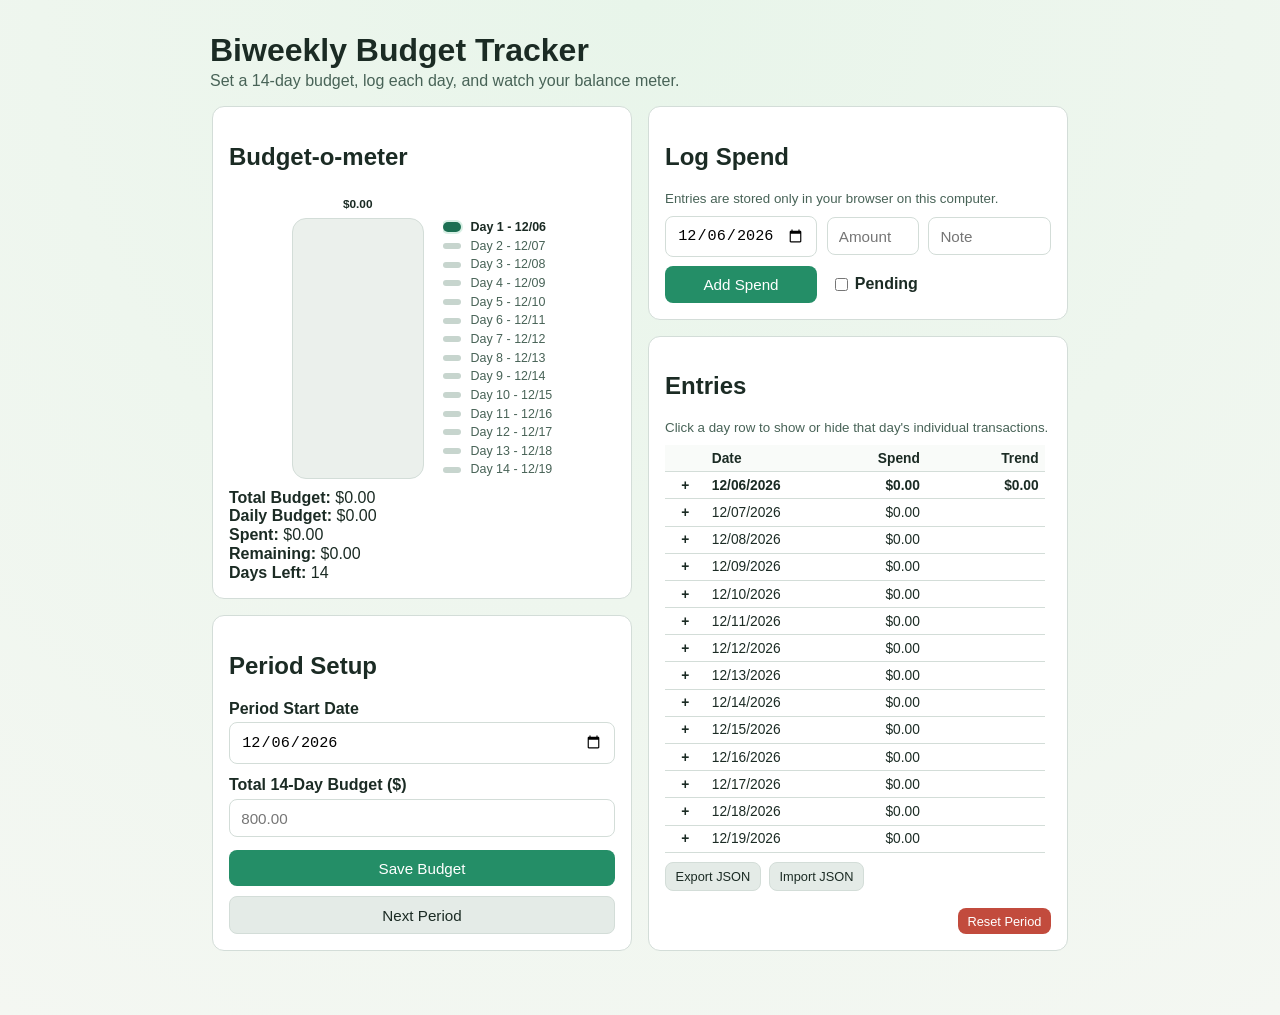
==== docs/index.html @ 26760277 "Add transaction note suggestions" ====
﻿<!doctype html>
<html lang="en">
<head>
  <meta charset="UTF-8" />
  <meta name="viewport" content="width=device-width, initial-scale=1.0" />
  <title>Biweekly Budget Tracker</title>
  <link rel="icon" type="image/svg+xml" href="favicon.svg?v=6" />
  <link rel="stylesheet" href="styles.css" />
</head>
<body>
  <main class="app">
    <h1>Biweekly Budget Tracker</h1>
    <p class="sub">Set a 14-day budget, log each day, and watch your balance meter.</p>

    <div class="layout">
      <aside class="left-column">
        <section class="card status">
          <h2>Budget-o-meter</h2>
          <div class="meter-panel">
            <div id="stat-trend" class="meter-trend trend-neutral">$0.00</div>
            <div class="meter-wrap" aria-label="budget meter">
              <div id="meter-fill" class="meter-fill"></div>
            </div>
            <div id="meter-ticks" class="meter-ticks" aria-label="14 day period ticks"></div>
          </div>
          <div class="stats">
            <p><strong>Total Budget:</strong> <span id="stat-total">$0.00</span></p>
            <p><strong>Daily Budget:</strong> <span id="stat-daily-budget">$0.00</span></p>
            <p><strong>Spent:</strong> <span id="stat-spent">$0.00</span></p>
            <p><strong>Remaining:</strong> <span id="stat-remaining">$0.00</span></p>
            <p><strong>Days Left:</strong> <span id="stat-days-left">14</span></p>
          </div>
        </section>

        <section class="card">
          <h2>Period Setup</h2>
          <form id="setup-form" class="grid-form">
            <label>
              Period Start Date
              <input id="start-date" type="date" required />
            </label>
            <label>
              Total 14-Day Budget ($)
              <input id="total-budget" type="number" min="0" step="0.01" placeholder="800.00" required />
            </label>
            <div class="setup-actions">
              <button type="submit">Save Budget</button>
              <button id="next-period-btn" class="secondary" type="button">Next Period</button>
            </div>
          </form>
        </section>
      </aside>

      <section class="right-column">
        <section class="card log-spend-card">
          <h2>Log Spend</h2>
          <small class="pane-help">Entries are stored only in your browser on this computer.</small>
          <form id="spend-form" class="inline-form">
            <input id="spend-date" type="date" required />
            <input id="spend-amount" type="text" inputmode="decimal" placeholder="Amount" autocomplete="off" required />
            <input id="spend-note" name="spend-note" type="text" placeholder="Note" autocomplete="on" list="note-suggestions" />
            <button type="submit">Add Spend</button>
            <label class="pending-toggle">
              <input id="spend-pending" type="checkbox" />
              Pending
            </label>
          </form>
          <datalist id="note-suggestions"></datalist>
        </section>

        <section class="card entries-card">
          <h2>Entries</h2>
          <small class="entries-help">Click a day row to show or hide that day's individual transactions.</small>
          <div class="entries-table-wrap">
            <table class="entries-table">
              <thead>
                <tr>
                  <th></th>
                  <th>Date</th>
                  <th>Spend</th>
                  <th>Trend</th>
                </tr>
              </thead>
              <tbody id="entries-body"></tbody>
            </table>
          </div>
          <div class="entries-actions">
            <button id="export-btn" class="secondary" type="button">Export JSON</button>
            <button id="import-btn" class="secondary" type="button">Import JSON</button>
            <input id="import-file" type="file" accept="application/json,.json" hidden />
          </div>
          <button id="reset-btn" class="danger" type="button">Reset Period</button>
        </section>
      </section>
    </div>
  </main>

  <script src="app.js"></script>
</body>
</html>
---- docs/styles.css ----
﻿:root {
  --bg: #f4f7f2;
  --card: #ffffff;
  --ink: #1b2b24;
  --muted: #486357;
  --accent: #248e67;
  --warn: #c24b3d;
  --border: #d3ddd8;
}

* { box-sizing: border-box; }

body {
  margin: 0;
  font-family: "Segoe UI", Tahoma, Geneva, Verdana, sans-serif;
  background: radial-gradient(circle at top, #e8f5ea, var(--bg));
  color: var(--ink);
}

.app {
  max-width: 900px;
  margin: 2rem auto;
  padding: 0 1rem 2rem;
}

h1 { margin-bottom: 0.2rem; }
.sub { color: var(--muted); margin-top: 0; }

h1,
.sub {
  max-width: 860px;
  margin-left: auto;
  margin-right: auto;
}

.layout {
  display: grid;
  grid-template-columns: repeat(2, 420px);
  gap: 1rem;
  align-items: stretch;
  justify-content: center;
}

.left-column,
.right-column {
  display: flex;
  flex-direction: column;
  gap: 1rem;
  height: 100%;
}

.status,
.entries-card {
  flex: 1;
}

.card {
  background: var(--card);
  border: 1px solid var(--border);
  border-radius: 12px;
  padding: 1rem;
  margin-top: 0;
}

.log-spend-card {
  align-items: flex-start;
}

.status,
.entries-card {
  display: flex;
  flex-direction: column;
}

.grid-form {
  display: grid;
  grid-template-columns: 1fr;
  gap: 0.8rem;
}

.setup-actions {
  display: flex;
  gap: 0.6rem;
  flex-wrap: wrap;
}

.inline-form {
  display: grid;
  grid-template-columns: 152px 92px minmax(120px, 180px);
  gap: 0.6rem;
  align-items: center;
  justify-content: start;
  width: fit-content;
}

#spend-date {
  width: 152px;
  max-width: 100%;
  min-width: 0;
}

#spend-amount {
  width: 92px;
  max-width: 100%;
  min-width: 0;
}

#spend-note {
  width: 160px;
  max-width: 100%;
  min-width: 0;
  justify-self: start;
}

.pending-toggle {
  display: inline-flex;
  flex-direction: row;
  align-items: center;
  gap: 0.45rem;
  font-weight: 600;
  white-space: nowrap;
  justify-self: start;
  margin-left: 0.5rem;
}

.pending-toggle input {
  margin: 0;
}

.inline-form > button,
.inline-form > .pending-toggle {
  grid-row: 2;
}

.inline-form > button[type="submit"] {
  grid-column: 1;
}

.inline-form > .pending-toggle {
  grid-column: 2;
}

label {
  display: flex;
  flex-direction: column;
  gap: 0.3rem;
  font-weight: 600;
}

input, button {
  border: 1px solid var(--border);
  border-radius: 8px;
  padding: 0.6rem 0.7rem;
  font-size: 0.95rem;
}

.grid-form input,
.grid-form button,
.grid-form .setup-actions {
  width: 100%;
}

.card {
  width: 100%;
}

button {
  background: var(--accent);
  color: #fff;
  border: none;
  cursor: pointer;
}

button:hover { filter: brightness(0.95); }

button.danger {
  background: var(--warn);
}

button.secondary {
  background: #e4ebe7;
  color: #1b2b24;
  border: 1px solid var(--border);
}

#reset-day-btn {
  padding: 0.35rem 0.6rem;
  font-size: 0.8rem;
}

.entries-actions {
  display: flex;
  gap: 0.5rem;
  margin-top: 0.6rem;
  flex-wrap: wrap;
}

#export-btn,
#import-btn {
  padding: 0.35rem 0.6rem;
  font-size: 0.8rem;
}
#reset-btn {
  margin-top: auto;
  align-self: flex-end;
  padding: 0.35rem 0.6rem;
  font-size: 0.8rem;
}

.meter-panel {
  display: grid;
  grid-template-columns: 132px minmax(0, 1fr);
  grid-template-rows: auto 1fr;
  column-gap: 1.2rem;
  row-gap: 0.45rem;
  height: 280px;
  margin-top: 0.5rem;
  width: fit-content;
  max-width: 100%;
  margin-left: auto;
  margin-right: auto;
}

.meter-wrap {
  width: 132px;
  min-width: 132px;
  height: 100%;
  background: #ebf0ec;
  border-radius: 14px;
  overflow: hidden;
  border: 1px solid var(--border);
  position: relative;
  display: flex;
  align-items: flex-end;
}

.meter-trend {
  grid-column: 1;
  grid-row: 1;
  width: 132px;
  margin: 0;
  display: grid;
  grid-template-columns: 1ch auto 1ch;
  justify-content: center;
  align-items: center;
  font-size: 0.74rem;
  font-weight: 700;
  line-height: 1;
  white-space: nowrap;
  font-variant-numeric: tabular-nums;
}

.meter-wrap {
  grid-column: 1;
  grid-row: 2;
}

.meter-trend .trend-sign {
  display: inline-block;
  width: 1ch;
  text-align: center;
  font: inherit;
}

.meter-trend .trend-sign-empty {
  width: 0;
}

.meter-trend .trend-value {
  display: inline-block;
  text-align: center;
}

.meter-trend .trend-sign[aria-hidden="true"] {
  visibility: hidden;
}

.meter-fill {
  width: 100%;
  height: 0%;
  background: linear-gradient(0deg, #d67f35, #b94c38);
  transition: height 0.35s ease;
}

.meter-ticks {
  grid-column: 2;
  grid-row: 2;
  height: 100%;
  overflow: hidden;
  display: grid;
  grid-template-rows: repeat(14, minmax(0, 1fr));
  gap: 0;
  min-width: 0;
  width: max-content;
}

.tick-row {
  display: flex;
  align-items: center;
  gap: 0.6rem;
  min-height: 0;
  padding: 0.1rem 0;
}

.tick {
  display: inline-block;
  width: 18px;
  height: 6px;
  border-radius: 999px;
  background: #c7d5ce;
  flex: 0 0 auto;
}

.tick-label {
  font-size: 0.78rem;
  line-height: 1;
  white-space: nowrap;
  color: var(--muted);
}

.tick-row.past .tick {
  background: #7aa996;
}

.tick-row.today .tick {
  width: 18px;
  height: 10px;
  background: #1c6f52;
  box-shadow: 0 0 0 2px #d7efe4;
}

.tick-row.today .tick-label {
  color: #1b2b24;
  font-weight: 700;
}

.stats {
  display: grid;
  grid-template-columns: 1fr;
  margin-top: 0.6rem;
  gap: 0.05rem;
}

.stats p {
  margin: 0;
}

.meter-trend.trend-positive {
  color: #1c6f52;
}

.meter-trend.trend-negative {
  color: #c24b3d;
}

.meter-trend.trend-neutral {
  color: #1b2b24;
}

.entries-table-wrap {
  overflow: auto;
  display: flex;
  justify-content: flex-start;
}

.entries-help {
  display: block;
  color: var(--muted);
  margin-bottom: 0.6rem;
}

.pane-help {
  display: block;
  color: var(--muted);
  margin-bottom: 0.6rem;
}

.entries-table {
  width: auto;
  border-collapse: collapse;
  table-layout: auto;
  min-width: 380px;
}

.entries-table th,
.entries-table td {
  padding: 0.35rem 0.4rem;
  border-bottom: 1px solid var(--border);
  font-size: 0.86rem;
  text-align: left;
}

.entries-table th:nth-child(1),
.entries-table td:nth-child(1) {
  width: 34px;
}

.entries-table th:nth-child(2),
.entries-table td:nth-child(2) {
  width: 94px;
  white-space: nowrap;
}

.entries-table th:nth-child(3),
.entries-table td:nth-child(3) {
  width: 92px;
  text-align: right;
}

.entries-table th:nth-child(4),
.entries-table td:nth-child(4) {
  width: 100px;
  text-align: right;
}

.entry-date-cell {
  display: flex;
  align-items: center;
  gap: 0.45rem;
}

.entries-table thead th {
  position: sticky;
  top: 0;
  background: #f9fbf9;
}

.day-toggle {
  width: 100%;
  display: inline-flex;
  align-items: center;
  justify-content: center;
  background: transparent;
  color: var(--ink);
  border: none;
  padding: 0;
  font: inherit;
}

.day-toggle:hover {
  filter: none;
  color: var(--accent);
}

.day-toggle-marker {
  width: auto;
  text-align: center;
  font-weight: 700;
}

.entry-detail-row td {
  padding: 0;
  background: #f9fbf9;
}

.transactions-panel {
  padding: 0.5rem 0.6rem 0.7rem 1rem;
}

.transactions-empty {
  color: var(--muted);
  font-size: 0.8rem;
}

.transactions-table {
  width: auto;
  border-collapse: collapse;
  table-layout: auto;
}

.transactions-table th,
.transactions-table td {
  padding: 0.3rem 0.25rem;
  border-bottom: 1px solid #e5ece8;
  font-size: 0.8rem;
  text-align: left;
  white-space: nowrap;
}

.transactions-table th:nth-child(1),
.transactions-table td:nth-child(1) {
  width: 1%;
}

.transactions-table th:nth-child(2),
.transactions-table td:nth-child(2) {
  text-align: right;
}

.transactions-table th:nth-child(3),
.transactions-table td:nth-child(3) {
  text-align: center;
}

.transactions-table th:nth-child(4),
.transactions-table td:nth-child(4) {
  text-align: right;
}

.transactions-table th:nth-child(4) {
  text-align: center;
}

.transaction-actions {
  white-space: nowrap;
}

.transaction-btn {
  padding: 0.2rem 0.45rem;
  font-size: 0.74rem;
  margin-left: 0.25rem;
}

.pending-chip {
  display: inline-block;
  padding: 0.15rem 0.45rem;
  border-radius: 999px;
  font-size: 0.7rem;
  font-weight: 700;
  line-height: 1.2;
}

.pending-chip-button {
  border: none;
  cursor: pointer;
}

.pending-chip-button:hover {
  filter: brightness(0.98);
}

.transaction-amount-cell {
  display: flex;
  flex-direction: column;
  align-items: flex-end;
  gap: 0.15rem;
}

.transaction-note {
  color: var(--muted);
  font-size: 0.72rem;
  line-height: 1.2;
}

.pending-chip.is-pending {
  background: #f5e7c8;
  color: #7a5712;
}

.pending-chip.is-cleared {
  background: #e2eee8;
  color: #345f4d;
}

.entries-table td.spend-under {
  color: #1c6f52;
}

.entries-table td.spend-over {
  color: #c24b3d;
}

.entries-table td.spend-on {
  color: #1b2b24;
}

.entries-table td.delta-positive {
  color: #1c6f52;
}

.entries-table td.delta-negative {
  color: #c24b3d;
}

.entries-table td.delta-neutral {
  color: #1b2b24;
}

@media (max-width: 900px) {
  .layout {
    grid-template-columns: 1fr;
    align-items: start;
  }

  .left-column,
  .right-column {
    height: auto;
  }

  .status,
  .entries-card {
    flex: unset;
  }

  .meter-panel {
    height: 250px;
  }

  .meter-panel {
    grid-template-columns: 88px 1fr;
  }

  .meter-wrap {
    width: 88px;
    min-width: 88px;
  }

  .meter-trend {
    width: 88px;
  }

  .tick-label {
    font-size: 0.68rem;
  }
}

@media (max-width: 760px) {
  .log-spend-card {
    align-items: stretch;
  }

  .inline-form {
    display: grid;
    grid-template-columns: 140px 84px minmax(72px, 1fr);
    width: 100%;
  }

  #spend-date {
    width: 140px;
  }

  #spend-amount {
    width: 84px;
  }

  #spend-note {
    width: 100%;
    justify-self: stretch;
  }
}

@media (max-width: 620px) {
  .inline-form {
    grid-template-columns: 132px 80px minmax(0, 1fr);
    width: 100%;
  }

  #spend-date {
    width: 132px;
  }

  #spend-amount {
    width: 80px;
  }

  #spend-note {
    width: 100%;
    justify-self: stretch;
  }
}


.entries-table tbody tr.today-row td {
  font-weight: 700;
}
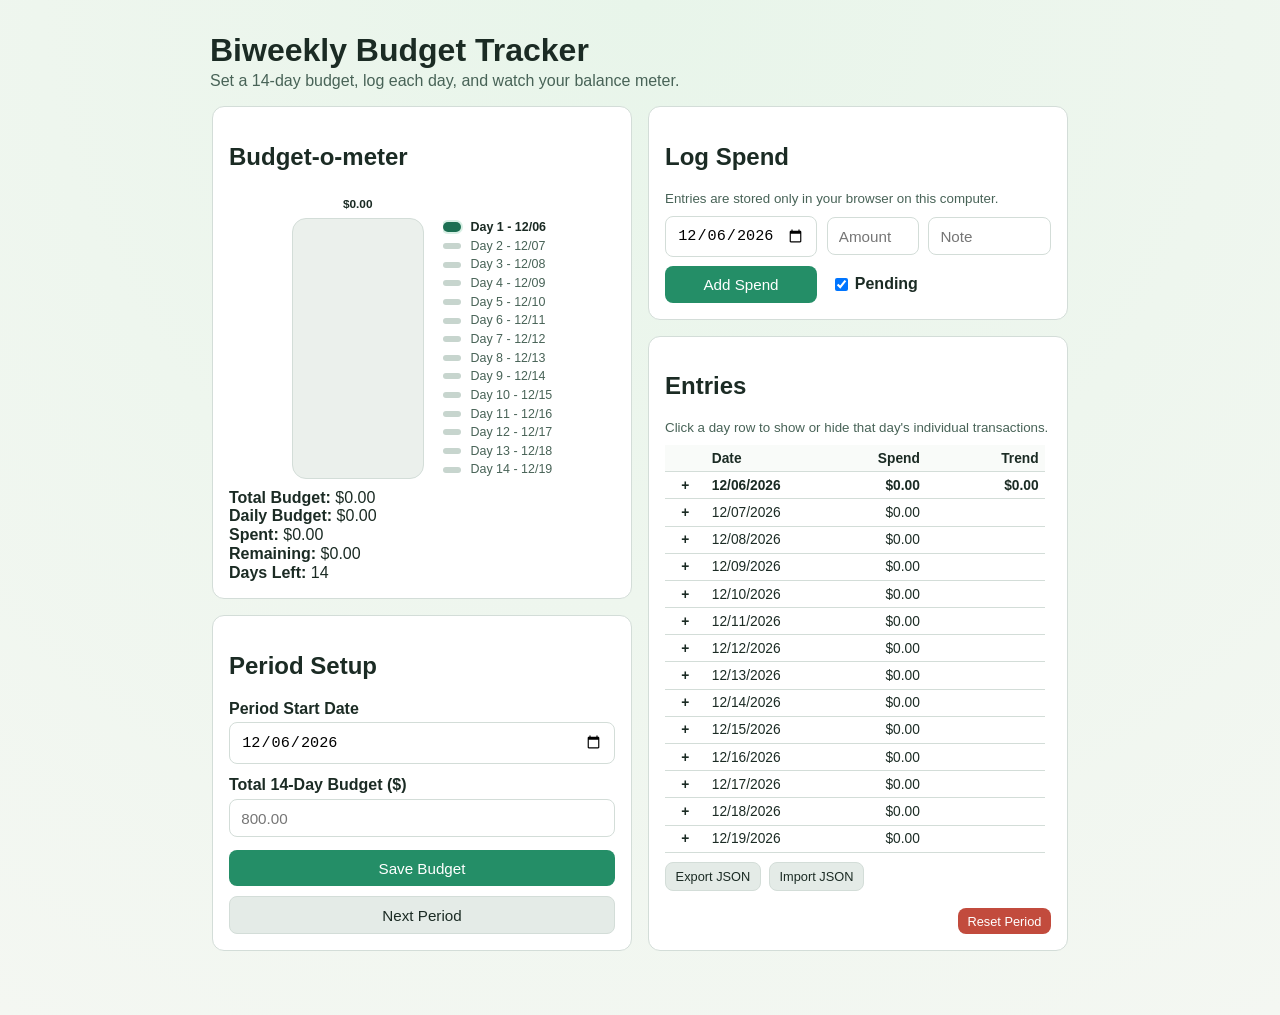
==== commit eae071b8: "Default new transactions to pending" ====
--- a/docs/index.html
+++ b/docs/index.html
@@ -58,10 +58,10 @@
           <form id="spend-form" class="inline-form">
             <input id="spend-date" type="date" required />
             <input id="spend-amount" type="text" inputmode="decimal" placeholder="Amount" autocomplete="off" required />
-            <input id="spend-note" name="spend-note" type="text" placeholder="Note" autocomplete="on" list="note-suggestions" />
+            <input id="spend-note" name="spend-note" type="text" placeholder="Note" autocomplete="off" list="note-suggestions" />
             <button type="submit">Add Spend</button>
             <label class="pending-toggle">
-              <input id="spend-pending" type="checkbox" />
+              <input id="spend-pending" type="checkbox" checked />
               Pending
             </label>
           </form>
@@ -95,6 +95,28 @@
     </div>
   </main>
 
+  <dialog id="edit-transaction-dialog" class="edit-dialog">
+    <form id="edit-transaction-form" class="edit-form" method="dialog">
+      <h2>Edit Transaction</h2>
+      <label>
+        Amount
+        <input id="edit-amount" type="text" inputmode="decimal" required />
+      </label>
+      <label>
+        Date
+        <input id="edit-date" type="date" required />
+      </label>
+      <label>
+        Note
+        <input id="edit-note" type="text" autocomplete="off" />
+      </label>
+      <div class="edit-actions">
+        <button id="edit-cancel-btn" class="secondary" type="button">Cancel</button>
+        <button type="submit">Save</button>
+      </div>
+    </form>
+  </dialog>
+
   <script src="app.js"></script>
 </body>
 </html>
--- a/docs/styles.css
+++ b/docs/styles.css
@@ -511,6 +511,35 @@
   margin-left: 0.25rem;
 }
 
+.edit-dialog {
+  border: 1px solid var(--border);
+  border-radius: 14px;
+  padding: 0;
+  max-width: 340px;
+  width: calc(100% - 2rem);
+}
+
+.edit-dialog::backdrop {
+  background: rgba(27, 43, 36, 0.28);
+}
+
+.edit-form {
+  display: flex;
+  flex-direction: column;
+  gap: 0.8rem;
+  padding: 1rem;
+}
+
+.edit-form h2 {
+  margin: 0;
+}
+
+.edit-actions {
+  display: flex;
+  justify-content: flex-end;
+  gap: 0.6rem;
+}
+
 .pending-chip {
   display: inline-block;
   padding: 0.15rem 0.45rem;
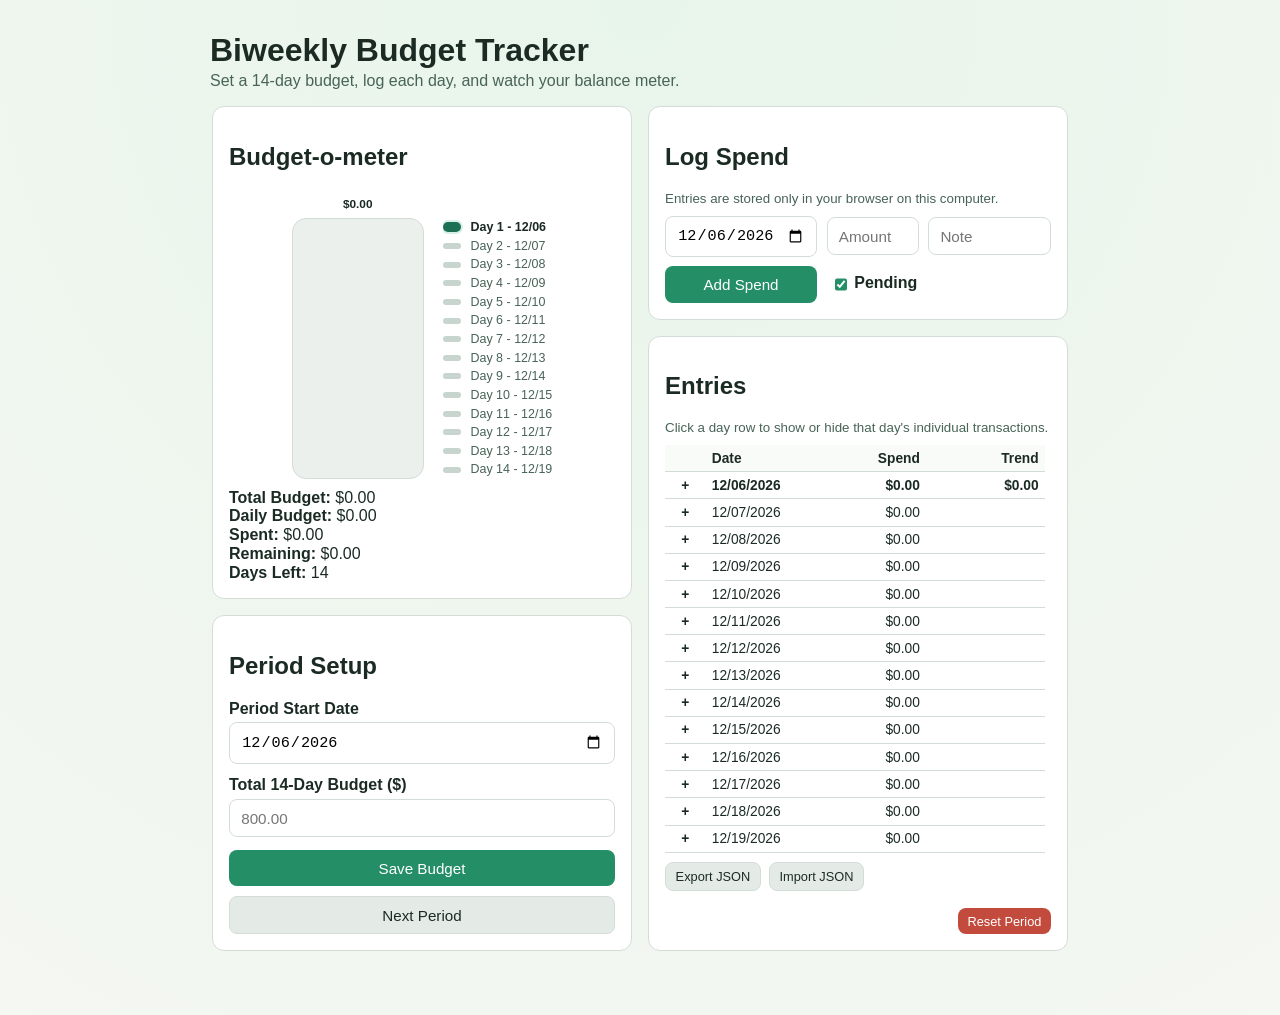
==== commit 0edb5355: "Polish pending toggle styling" ====
--- a/docs/index.html
+++ b/docs/index.html
@@ -62,7 +62,7 @@
             <button type="submit">Add Spend</button>
             <label class="pending-toggle">
               <input id="spend-pending" type="checkbox" checked />
-              Pending
+              <span class="pending-label-text">Pending</span>
             </label>
           </form>
           <datalist id="note-suggestions"></datalist>
--- a/docs/styles.css
+++ b/docs/styles.css
@@ -125,6 +125,14 @@
 
 .pending-toggle input {
   margin: 0;
+  width: 0.78rem;
+  height: 0.78rem;
+  accent-color: var(--accent);
+}
+
+.pending-label-text {
+  position: relative;
+  top: -1px;
 }
 
 .inline-form > button,
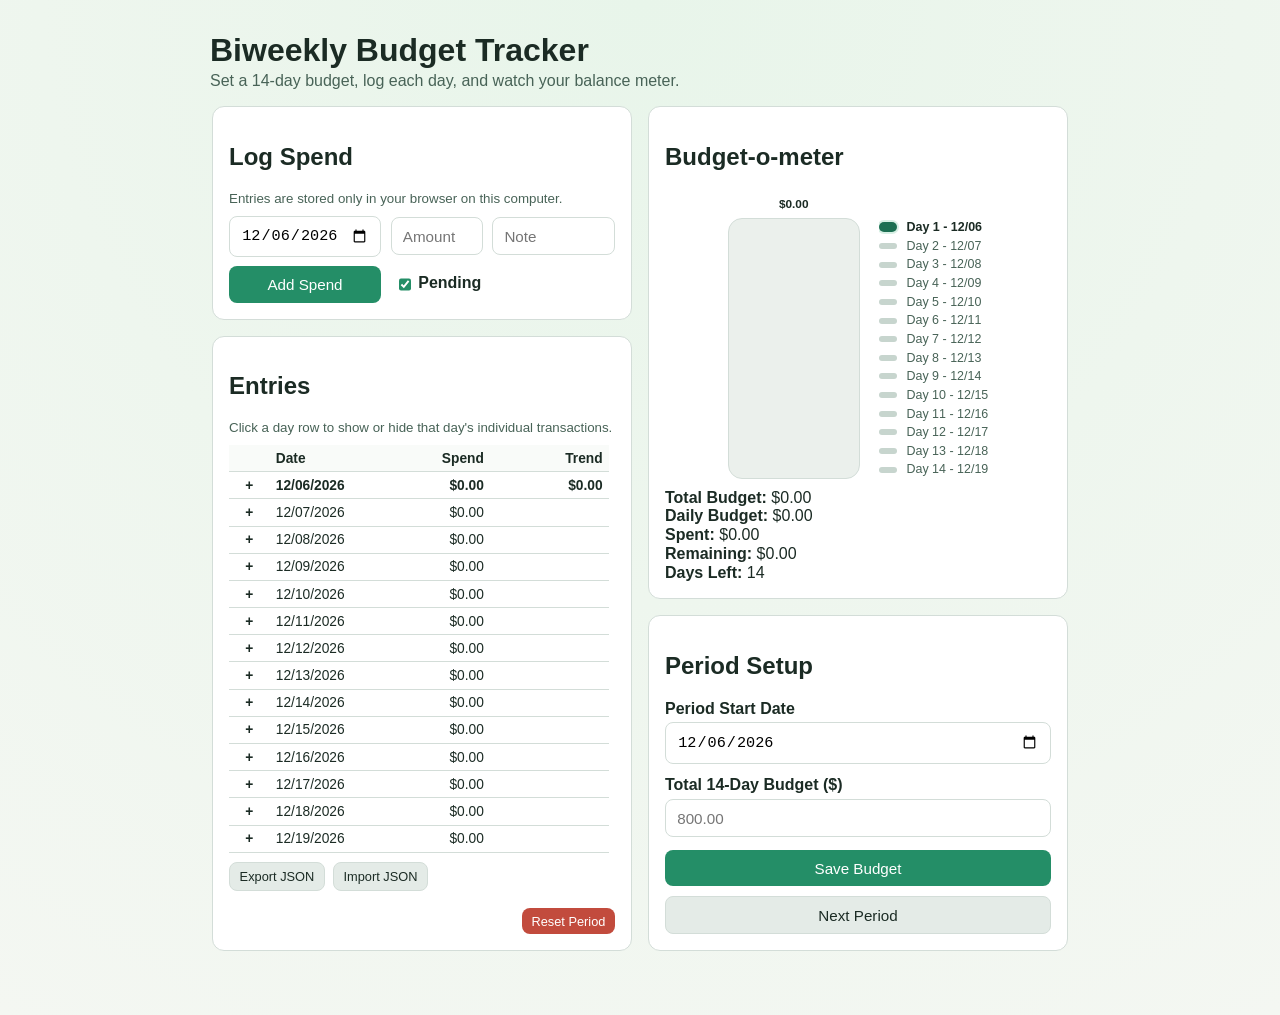
==== commit b5449d9f: "Reorder dashboard pane layout" ====
--- a/docs/index.html
+++ b/docs/index.html
@@ -14,44 +14,6 @@
 
     <div class="layout">
       <aside class="left-column">
-        <section class="card status">
-          <h2>Budget-o-meter</h2>
-          <div class="meter-panel">
-            <div id="stat-trend" class="meter-trend trend-neutral">$0.00</div>
-            <div class="meter-wrap" aria-label="budget meter">
-              <div id="meter-fill" class="meter-fill"></div>
-            </div>
-            <div id="meter-ticks" class="meter-ticks" aria-label="14 day period ticks"></div>
-          </div>
-          <div class="stats">
-            <p><strong>Total Budget:</strong> <span id="stat-total">$0.00</span></p>
-            <p><strong>Daily Budget:</strong> <span id="stat-daily-budget">$0.00</span></p>
-            <p><strong>Spent:</strong> <span id="stat-spent">$0.00</span></p>
-            <p><strong>Remaining:</strong> <span id="stat-remaining">$0.00</span></p>
-            <p><strong>Days Left:</strong> <span id="stat-days-left">14</span></p>
-          </div>
-        </section>
-
-        <section class="card">
-          <h2>Period Setup</h2>
-          <form id="setup-form" class="grid-form">
-            <label>
-              Period Start Date
-              <input id="start-date" type="date" required />
-            </label>
-            <label>
-              Total 14-Day Budget ($)
-              <input id="total-budget" type="number" min="0" step="0.01" placeholder="800.00" required />
-            </label>
-            <div class="setup-actions">
-              <button type="submit">Save Budget</button>
-              <button id="next-period-btn" class="secondary" type="button">Next Period</button>
-            </div>
-          </form>
-        </section>
-      </aside>
-
-      <section class="right-column">
         <section class="card log-spend-card">
           <h2>Log Spend</h2>
           <small class="pane-help">Entries are stored only in your browser on this computer.</small>
@@ -91,6 +53,44 @@
           </div>
           <button id="reset-btn" class="danger" type="button">Reset Period</button>
         </section>
+      </aside>
+
+      <section class="right-column">
+        <section class="card status">
+          <h2>Budget-o-meter</h2>
+          <div class="meter-panel">
+            <div id="stat-trend" class="meter-trend trend-neutral">$0.00</div>
+            <div class="meter-wrap" aria-label="budget meter">
+              <div id="meter-fill" class="meter-fill"></div>
+            </div>
+            <div id="meter-ticks" class="meter-ticks" aria-label="14 day period ticks"></div>
+          </div>
+          <div class="stats">
+            <p><strong>Total Budget:</strong> <span id="stat-total">$0.00</span></p>
+            <p><strong>Daily Budget:</strong> <span id="stat-daily-budget">$0.00</span></p>
+            <p><strong>Spent:</strong> <span id="stat-spent">$0.00</span></p>
+            <p><strong>Remaining:</strong> <span id="stat-remaining">$0.00</span></p>
+            <p><strong>Days Left:</strong> <span id="stat-days-left">14</span></p>
+          </div>
+        </section>
+
+        <section class="card">
+          <h2>Period Setup</h2>
+          <form id="setup-form" class="grid-form">
+            <label>
+              Period Start Date
+              <input id="start-date" type="date" required />
+            </label>
+            <label>
+              Total 14-Day Budget ($)
+              <input id="total-budget" type="number" min="0" step="0.01" placeholder="800.00" required />
+            </label>
+            <div class="setup-actions">
+              <button type="submit">Save Budget</button>
+              <button id="next-period-btn" class="secondary" type="button">Next Period</button>
+            </div>
+          </form>
+        </section>
       </section>
     </div>
   </main>
@@ -111,6 +111,7 @@
         <input id="edit-note" type="text" autocomplete="off" />
       </label>
       <div class="edit-actions">
+        <button id="edit-pending-toggle-btn" class="pending-chip pending-chip-button is-cleared" type="button">Cleared</button>
         <button id="edit-cancel-btn" class="secondary" type="button">Cancel</button>
         <button type="submit">Save</button>
       </div>
--- a/docs/styles.css
+++ b/docs/styles.css
@@ -544,8 +544,15 @@
 
 .edit-actions {
   display: flex;
+  align-items: center;
   justify-content: flex-end;
   gap: 0.6rem;
+}
+
+#edit-pending-toggle-btn {
+  margin-right: auto;
+  padding: 0.4rem 0.9rem;
+  font-size: 0.9rem;
 }
 
 .pending-chip {
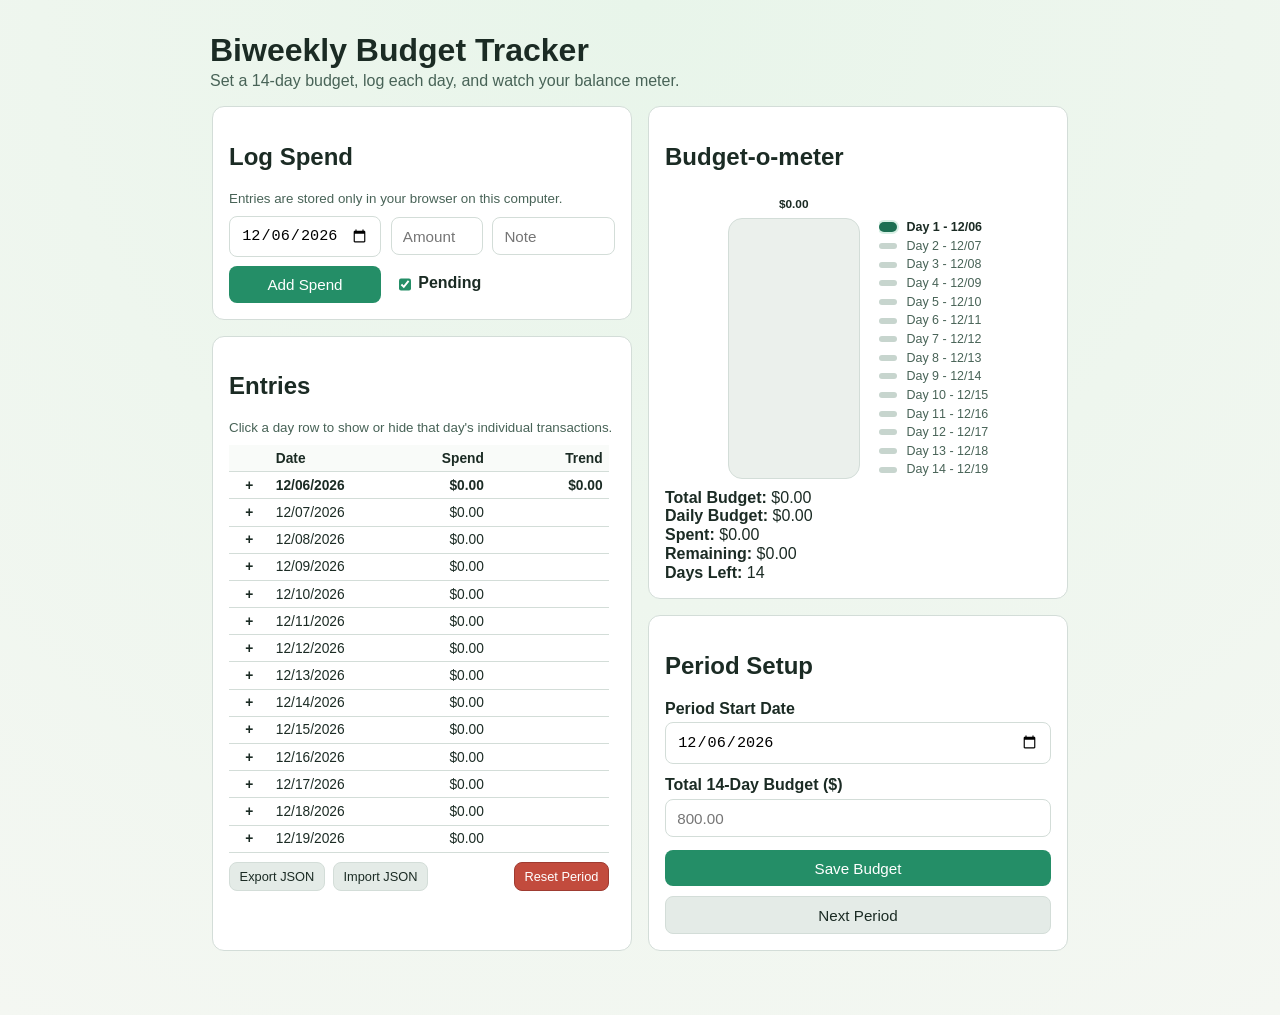
==== commit 69b13c2d: "Place reset button in entries action row" ====
--- a/docs/index.html
+++ b/docs/index.html
@@ -50,8 +50,8 @@
             <button id="export-btn" class="secondary" type="button">Export JSON</button>
             <button id="import-btn" class="secondary" type="button">Import JSON</button>
             <input id="import-file" type="file" accept="application/json,.json" hidden />
+            <button id="reset-btn" class="danger" type="button">Reset Period</button>
           </div>
-          <button id="reset-btn" class="danger" type="button">Reset Period</button>
         </section>
       </aside>
 
--- a/docs/styles.css
+++ b/docs/styles.css
@@ -183,6 +183,7 @@
 
 button.danger {
   background: var(--warn);
+  border: 1px solid #9f3b31;
 }
 
 button.secondary {
@@ -201,18 +202,25 @@
   gap: 0.5rem;
   margin-top: 0.6rem;
   flex-wrap: wrap;
+  align-items: center;
+  width: fit-content;
+  min-width: 380px;
+  max-width: 100%;
 }
 
 #export-btn,
-#import-btn {
+#import-btn,
+#reset-btn {
+  display: inline-flex;
+  align-items: center;
+  justify-content: center;
   padding: 0.35rem 0.6rem;
   font-size: 0.8rem;
-}
+  line-height: 1.2;
+}
+
 #reset-btn {
-  margin-top: auto;
-  align-self: flex-end;
-  padding: 0.35rem 0.6rem;
-  font-size: 0.8rem;
+  margin-left: auto;
 }
 
 .meter-panel {
